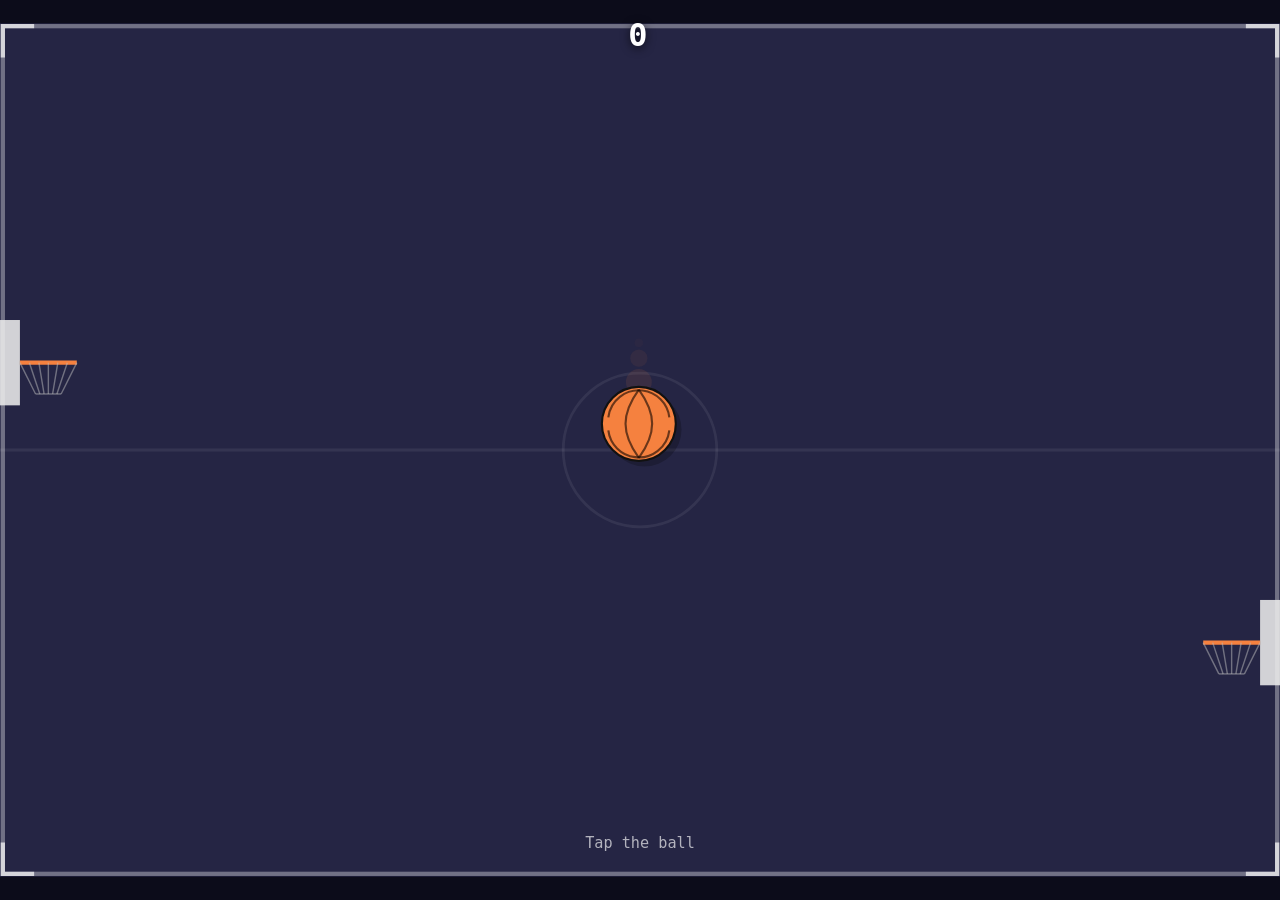
==== basketball.html @ 8d6042b8 "Add basketball game HTML and JavaScript code" ====
<!DOCTYPE html>
<html lang="en">

<head>
  <meta charset="UTF-8">
  <meta name="viewport" content="width=device-width, initial-scale=1.0, user-scalable=no">
  <title>Basketball</title>
  <style>
    * {
      margin: 0;
      padding: 0;
      box-sizing: border-box;
    }

    body {
      overflow: hidden;
      background: #1a1a2e;
      user-select: none;
      -webkit-user-select: none;
    }

    canvas {
      display: block;
      touch-action: none;
    }

    #score {
      position: fixed;
      top: 16px;
      left: 50%;
      transform: translateX(-50%);
      color: #fff;
      font: bold 2rem monospace;
      pointer-events: none;
      text-shadow: 0 2px 10px rgba(0, 0, 0, 0.7);
      z-index: 10;
      letter-spacing: 4px;
      transition: transform 0.15s ease-out, color 0.3s ease;
    }

    #hint {
      position: fixed;
      bottom: 48px;
      left: 50%;
      transform: translateX(-50%);
      color: rgba(255, 255, 255, 0.65);
      font: 0.95rem monospace;
      pointer-events: none;
      z-index: 10;
      white-space: nowrap;
    }
  </style>
</head>

<body>
  <canvas id="c"></canvas>
  <div id="score">0</div>
  <div id="hint">Tap the ball</div>
  <script>
    'use strict';
    const canvas = document.getElementById('c');
    const ctx = canvas.getContext('2d');
    const scoreEl = document.getElementById('score');
    const hintEl = document.getElementById('hint');

    // --- Audio ---
    let audioCtx = null;
    function getAC() {
      if (!audioCtx) audioCtx = new (window.AudioContext || window.webkitAudioContext)();
      if (audioCtx.state === 'suspended') audioCtx.resume();
      return audioCtx;
    }
    function playScore() {
      const ac = getAC();
      [523, 659, 784, 1047].forEach((freq, i) => {
        const osc = ac.createOscillator(), gain = ac.createGain();
        osc.connect(gain); gain.connect(ac.destination);
        osc.type = 'sine';
        osc.frequency.value = freq;
        const t0 = ac.currentTime + i * 0.07;
        gain.gain.setValueAtTime(0, t0);
        gain.gain.linearRampToValueAtTime(0.2, t0 + 0.02);
        gain.gain.exponentialRampToValueAtTime(0.001, t0 + 0.5);
        osc.start(t0); osc.stop(t0 + 0.55);
      });
    }
    function playBounce(speed) {
      const ac = getAC();
      const osc = ac.createOscillator(), gain = ac.createGain();
      osc.connect(gain); gain.connect(ac.destination);
      osc.type = 'sine';
      osc.frequency.value = 120 + speed * 8;
      const vol = Math.min(0.25, speed * 0.025);
      gain.gain.setValueAtTime(vol, ac.currentTime);
      gain.gain.exponentialRampToValueAtTime(0.001, ac.currentTime + 0.12);
      osc.start(ac.currentTime); osc.stop(ac.currentTime + 0.14);
    }

    // --- Layout / scaling (logical units) ---
    const BASE_W = 900;
    const BASE_H = 600;
    let scale = 1;
    let dpr = window.devicePixelRatio || 1;
    let offsetX = 0, offsetY = 0;

    // --- Constants (logical units) ---
    const BALL_R = 26;
    const GRAVITY = 0.09;
    const DAMPING = 0.998;
    const RESTITUTION = 0.78;
    const ZONE_R = 115;
    const IMPULSE = 4;
    const MAX_SPEED = 7;
    const TRAIL_LEN = 6;
    const HOOP_BW = 14;
    const RIM_LEN = 40;
    const HOOP_H = 60;
    const SCORE_W = HOOP_BW + RIM_LEN;

    // --- Screen shake ---
    let shakeMag = 0;
    function triggerShake(mag) { shakeMag = Math.max(shakeMag, mag); }

    // --- Particles ---
    let particles = [];
    function spawnParticles(x, y, vxBias, vyBias, count, rgb) {
      for (let i = 0; i < count; i++) {
        const angle = Math.random() * Math.PI * 2;
        const spd = 1 + Math.random() * 3.5;
        particles.push({
          x, y,
          vx: vxBias + Math.cos(angle) * spd,
          vy: vyBias + Math.sin(angle) * spd,
          life: 1,
          decay: 0.035 + Math.random() * 0.04,
          r: 2 + Math.random() * 3.5,
          rgb
        });
      }
    }
    // Ring-burst on tap: expanding circle that fades
    let tapRings = [];
    function spawnTapRing(x, y) {
      tapRings.push({ x, y, r: BALL_R, life: 1 });
    }

    // --- Score effects ---
    let scoreRings = [];
    let scoreFlash = 0;
    function triggerScoreEffects(hx, hy) {
      spawnParticles(hx, hy, 0, -5, 24, '255,215,0');
      spawnParticles(hx, hy, 0, 0, 16, '255,255,255');
      for (let i = 0; i < 4; i++) scoreRings.push({ x: hx, y: hy, r: 12 + i * 10, life: 1, spd: 2.5 + i * 0.7 });
      scoreFlash = 1;
      triggerShake(7);
      scoreEl.style.transform = 'translateX(-50%) scale(2.2)';
      scoreEl.style.color = '#ffd700';
      setTimeout(() => { scoreEl.style.transform = 'translateX(-50%) scale(1)'; scoreEl.style.color = '#fff'; }, 380);
    }

    // --- Drag ---
    const DRAG_MAX = 140;    // logical px for full power
    const DRAG_WINDOW = 550; // ms before auto-fire
    let drag = { active: false, tid: null };

    function fireDrag() {
      if (!drag.active) return;
      drag.active = false;
      if (drag.tid) { clearTimeout(drag.tid); drag.tid = null; }
      const ddx = ptr.x - drag.startX, ddy = ptr.y - drag.startY;
      const dist = Math.hypot(ddx, ddy);
      if (dist < 5) return;
      const t = Math.min(dist / DRAG_MAX, 1);
      const nx = ddx / dist, ny = ddy / dist;
      ball.vx += nx * IMPULSE * (0.4 + t * 1.6);
      ball.vy += ny * IMPULSE * (0.4 + t * 1.6);
      const spd = Math.hypot(ball.vx, ball.vy);
      if (spd > MAX_SPEED) { ball.vx = ball.vx / spd * MAX_SPEED; ball.vy = ball.vy / spd * MAX_SPEED; }
      zoneFlash = 80;
      triggerShake(1.5 + t * 3);
      spawnTapRing(ball.x, ball.y);
      spawnParticles(ball.x, ball.y, nx * 2, ny * 2, 8 + Math.round(t * 6), '255,200,100');
    }

    // --- State ---
    let W = 0, H = 0, score = 0;
    let ball, trail = [];
    let hoopL, hoopR;
    let ptr = { x: -999, y: -999, on: false };
    let zoneFlash = 0;
    const hintT0 = performance.now();
    let hintGone = false;

    // --- Setup ---
    function resize() {
      const cssW = window.innerWidth;
      const cssH = window.innerHeight;
      dpr = window.devicePixelRatio || 1;
      canvas.style.width = cssW + 'px';
      canvas.style.height = cssH + 'px';
      canvas.width = Math.round(cssW * dpr);
      canvas.height = Math.round(cssH * dpr);
      scale = Math.min(cssW / BASE_W, cssH / BASE_H) || 1;
      offsetX = (cssW - BASE_W * scale) / 2;
      offsetY = (cssH - BASE_H * scale) / 2;
      W = BASE_W;
      H = BASE_H;
    }
    window.addEventListener('resize', resize);

    function rndHoopY() { return 80 + Math.random() * (H - 220); }
    function placeHoops() { hoopL = { y: rndHoopY() }; hoopR = { y: rndHoopY() }; }
    function spawnBall() {
      trail = [];
      ball = { x: W * 0.25 + Math.random() * W * 0.5, y: 55, vx: 0, vy: 0 };
    }

    // --- Pointer events ---
    function toLogical(cx, cy) {
      return { x: (cx - offsetX) / scale, y: (cy - offsetY) / scale };
    }

    canvas.addEventListener('pointermove', e => { const p = toLogical(e.clientX, e.clientY); ptr.x = p.x; ptr.y = p.y; ptr.on = true; });
    canvas.addEventListener('pointerleave', () => { ptr.on = false; if (drag.active) fireDrag(); });
    canvas.addEventListener('pointerenter', () => { ptr.on = true; });
    canvas.addEventListener('pointerdown', e => {
      e.preventDefault();
      const p0 = toLogical(e.clientX, e.clientY); ptr.x = p0.x; ptr.y = p0.y; ptr.on = true;
      getAC();
      const d = Math.hypot(ball.x - ptr.x, ball.y - ptr.y);
      if (d <= ZONE_R) {
        drag.active = true;
        drag.startX = ptr.x;
        drag.startY = ptr.y;
        if (drag.tid) clearTimeout(drag.tid);
        drag.tid = setTimeout(fireDrag, DRAG_WINDOW);
        zoneFlash = 80;
      }
    }, { passive: false });
    canvas.addEventListener('pointerup', () => { if (drag.active) fireDrag(); });
    canvas.addEventListener('pointercancel', () => { drag.active = false; if (drag.tid) { clearTimeout(drag.tid); drag.tid = null; } });

    // --- Scoring check ---
    function inHoop(hoop, left) {
      if (ball.y < hoop.y - HOOP_H / 2 || ball.y > hoop.y + HOOP_H / 2) return false;
      return left ? ball.x <= SCORE_W : ball.x >= W - SCORE_W;
    }

    // --- Update ---
    function update(ts, dt) {
      const f = Math.min(dt, 50) / 16.667; // frame-rate normaliser

      // Physics step
      ball.vy += GRAVITY * f;
      ball.vx *= Math.pow(DAMPING, f); ball.vy *= Math.pow(DAMPING, f);
      ball.x += ball.vx * f; ball.y += ball.vy * f;

      // Wall bounces
      if (ball.x - BALL_R < 0) {
        ball.x = BALL_R; const spd = Math.abs(ball.vx); ball.vx = spd * RESTITUTION;
        if (spd > 1) { triggerShake(spd * 0.6); spawnParticles(BALL_R, ball.y, spd * 0.4, 0, 10, '245,129,63'); playBounce(spd); }
      }
      if (ball.x + BALL_R > W) {
        ball.x = W - BALL_R; const spd = Math.abs(ball.vx); ball.vx = -spd * RESTITUTION;
        if (spd > 1) { triggerShake(spd * 0.6); spawnParticles(W - BALL_R, ball.y, -spd * 0.4, 0, 10, '245,129,63'); playBounce(spd); }
      }
      if (ball.y + BALL_R > H) {
        ball.y = H - BALL_R; const spd = Math.abs(ball.vy); ball.vy = -spd * RESTITUTION;
        if (spd > 1) { triggerShake(spd * 0.8); spawnParticles(ball.x, H - BALL_R, 0, -spd * 0.5, 12, '245,129,63'); playBounce(spd); }
      }

      // Trail
      trail.push({ x: ball.x, y: ball.y });
      if (trail.length > TRAIL_LEN) trail.shift();

      // Particles
      for (let i = particles.length - 1; i >= 0; i--) {
        const p = particles[i];
        p.x += p.vx * f; p.y += p.vy * f;
        p.vy += GRAVITY * 0.4 * f;
        p.life -= p.decay * f;
        if (p.life <= 0) particles.splice(i, 1);
      }
      for (let i = tapRings.length - 1; i >= 0; i--) {
        const tr = tapRings[i];
        tr.r += 3 * f; tr.life -= 0.06 * f;
        if (tr.life <= 0) tapRings.splice(i, 1);
      }
      for (let i = scoreRings.length - 1; i >= 0; i--) {
        const sr = scoreRings[i];
        sr.r += sr.spd * f; sr.life -= 0.018 * f;
        if (sr.life <= 0) scoreRings.splice(i, 1);
      }
      if (scoreFlash > 0) { scoreFlash = Math.max(0, scoreFlash - 0.045 * f); }

      // Shake decay
      shakeMag *= Math.pow(0.78, f);
      if (shakeMag < 0.05) shakeMag = 0;

      // Scoring
      let scoredHoop = null, scoredLeft = false;
      if (Math.hypot(ball.vx, ball.vy) > 1) {
        if (inHoop(hoopL, true))       { scoredHoop = hoopL; scoredLeft = true; }
        else if (inHoop(hoopR, false)) { scoredHoop = hoopR; scoredLeft = false; }
      }
      if (scoredHoop) {
        score++;
        scoreEl.textContent = score;
        playScore();
        triggerScoreEffects(scoredLeft ? SCORE_W : W - SCORE_W, scoredHoop.y);
        placeHoops();
        spawnBall();
        return;
      }

      // Zone flash countdown
      if (zoneFlash > 0) zoneFlash -= dt;

      // Hint fade-out after 3 s
      if (!hintGone) {
        const el = ts - hintT0;
        if (el > 3000) {
          const a = Math.max(0, 1 - (el - 3000) / 500);
          hintEl.style.opacity = a;
          if (a <= 0) { hintGone = true; hintEl.style.display = 'none'; }
        }
      }
    }

    // --- Draw: court ---
    function drawCourt() {
      ctx.save();
      // Light court interior — contrasts with the dark letterbox outside
      ctx.fillStyle = '#252544';
      ctx.fillRect(0, 0, W, H);
      ctx.strokeStyle = 'rgba(255,255,255,0.35)';
      ctx.lineWidth = 3;
      ctx.strokeRect(2, 2, W - 4, H - 4);
      const corner = 22;
      ctx.strokeStyle = 'rgba(255,255,255,0.70)';
      ctx.lineWidth = 3;
      for (const [cx, cy, sx, sy] of [[2,2,1,1],[W-2,2,-1,1],[2,H-2,1,-1],[W-2,H-2,-1,-1]]) {
        ctx.beginPath(); ctx.moveTo(cx + sx*corner, cy); ctx.lineTo(cx, cy); ctx.lineTo(cx, cy + sy*corner); ctx.stroke();
      }
      ctx.strokeStyle = 'rgba(255,255,255,0.07)';
      ctx.lineWidth = 2;
      ctx.beginPath(); ctx.moveTo(0, H / 2); ctx.lineTo(W, H / 2); ctx.stroke();
      ctx.beginPath(); ctx.arc(W / 2, H / 2, Math.min(W, H) * 0.09, 0, Math.PI * 2); ctx.stroke();
      ctx.restore();
    }

    // --- Draw: hoop ---
    function drawHoop(hoop, left) {
      const sign = left ? 1 : -1;
      const bx = left ? 0 : W - HOOP_BW;
      const by = hoop.y - HOOP_H / 2;
      ctx.fillStyle = 'rgba(235,235,235,0.88)';
      ctx.fillRect(bx, by, HOOP_BW, HOOP_H);
      const rx0 = left ? HOOP_BW : W - HOOP_BW;
      const rx1 = rx0 + sign * RIM_LEN;
      ctx.strokeStyle = '#f5813f'; ctx.lineWidth = 3;
      ctx.beginPath(); ctx.moveTo(rx0, hoop.y); ctx.lineTo(rx1, hoop.y); ctx.stroke();
      ctx.strokeStyle = 'rgba(190,190,190,0.5)'; ctx.lineWidth = 1;
      const netBot = hoop.y + 22;
      const mid = (rx0 + rx1) / 2;
      const N = 7;
      for (let i = 0; i < N; i++) {
        const tx = rx0 + (rx1 - rx0) / (N - 1) * i;
        const bxn = mid + (tx - mid) * 0.45;
        ctx.beginPath(); ctx.moveTo(tx, hoop.y); ctx.lineTo(bxn, netBot); ctx.stroke();
      }
      const nL = mid + (rx0 - mid) * 0.45;
      const nR = mid + (rx1 - mid) * 0.45;
      ctx.beginPath(); ctx.moveTo(Math.min(nL, nR), netBot); ctx.lineTo(Math.max(nL, nR), netBot); ctx.stroke();
    }

    // --- Draw: particles & rings ---
    function drawParticles() {
      for (const p of particles) {
        ctx.beginPath();
        ctx.arc(p.x, p.y, p.r * p.life, 0, Math.PI * 2);
        ctx.fillStyle = `rgba(${p.rgb},${p.life.toFixed(2)})`;
        ctx.fill();
      }
      for (const tr of tapRings) {
        ctx.beginPath();
        ctx.arc(tr.x, tr.y, tr.r, 0, Math.PI * 2);
        ctx.strokeStyle = `rgba(255,220,120,${tr.life.toFixed(2)})`;
        ctx.lineWidth = 2;
        ctx.stroke();
      }
    }

    // --- Draw: trail ---
    function drawTrail() {
      for (let i = 0; i < trail.length - 1; i++) {
        const t = (i + 1) / trail.length;
        ctx.beginPath();
        ctx.arc(trail[i].x, trail[i].y, BALL_R * t * 0.7, 0, Math.PI * 2);
        ctx.fillStyle = `rgba(245,129,63,${(t * 0.2).toFixed(2)})`;
        ctx.fill();
      }
    }

    // --- Draw: ball ---
    function drawBall() {
      ctx.beginPath(); ctx.arc(ball.x + 4, ball.y + 4, BALL_R, 0, Math.PI * 2);
      ctx.fillStyle = 'rgba(0,0,0,0.22)'; ctx.fill();
      ctx.beginPath(); ctx.arc(ball.x, ball.y, BALL_R, 0, Math.PI * 2);
      ctx.fillStyle = '#f5813f'; ctx.fill();
      ctx.strokeStyle = '#111'; ctx.lineWidth = 1.5; ctx.stroke();
      ctx.strokeStyle = 'rgba(15,6,0,0.6)'; ctx.lineWidth = 1.5;
      const r = BALL_R - 2;
      ctx.beginPath(); ctx.arc(ball.x, ball.y + 2, r * 0.9, 0.12, Math.PI - 0.12); ctx.stroke();
      ctx.beginPath(); ctx.arc(ball.x, ball.y - 2, r * 0.9, Math.PI + 0.12, -0.12); ctx.stroke();
      ctx.beginPath();
      ctx.moveTo(ball.x, ball.y - r);
      ctx.bezierCurveTo(ball.x - r * 0.52, ball.y - r * 0.28, ball.x - r * 0.52, ball.y + r * 0.28, ball.x, ball.y + r);
      ctx.stroke();
      ctx.beginPath();
      ctx.moveTo(ball.x, ball.y - r);
      ctx.bezierCurveTo(ball.x + r * 0.52, ball.y - r * 0.28, ball.x + r * 0.52, ball.y + r * 0.28, ball.x, ball.y + r);
      ctx.stroke();
    }

    // --- Draw: zone indicator (cursor dot + tap flash) ---
    function drawZone() {
      if (!ptr.on) return;
      const fl = zoneFlash > 0;
      ctx.beginPath(); ctx.arc(ptr.x, ptr.y, ZONE_R, 0, Math.PI * 2);
      ctx.strokeStyle = fl ? 'rgba(255,255,255,0.9)' : 'rgba(255,255,255,0.32)';
      ctx.lineWidth = fl ? 2 : 1.5; ctx.stroke();
      ctx.beginPath(); ctx.arc(ptr.x, ptr.y, 4, 0, Math.PI * 2);
      ctx.fillStyle = fl ? '#fff' : 'rgba(255,255,255,0.55)'; ctx.fill();
    }

    // --- Draw: score effects (top layer) ---
    function drawScoreEffects() {
      if (scoreFlash > 0) {
        ctx.fillStyle = `rgba(255,235,160,${(scoreFlash * 0.5).toFixed(2)})`;
        ctx.fillRect(0, 0, W, H);
      }
      for (const sr of scoreRings) {
        ctx.beginPath(); ctx.arc(sr.x, sr.y, sr.r, 0, Math.PI * 2);
        ctx.strokeStyle = `rgba(255,215,0,${sr.life.toFixed(2)})`;
        ctx.lineWidth = 3.5 * sr.life; ctx.stroke();
      }
    }

    // --- Draw: drag arrow ---
    function drawDrag() {
      if (!drag.active || !ptr.on) return;
      const ddx = ptr.x - drag.startX, ddy = ptr.y - drag.startY;
      const dist = Math.hypot(ddx, ddy);
      if (dist < 5) return;
      const t = Math.min(dist / DRAG_MAX, 1);
      const alpha = 0.4 + t * 0.55;
      const angle = Math.atan2(ddy, ddx);
      ctx.save();
      // Dashed shaft from ball to pointer
      ctx.setLineDash([7, 5]);
      ctx.strokeStyle = `rgba(255,220,90,${alpha})`;
      ctx.lineWidth = 2.5;
      ctx.beginPath(); ctx.moveTo(drag.startX, drag.startY); ctx.lineTo(ptr.x, ptr.y); ctx.stroke();
      ctx.setLineDash([]);
      // Arrowhead
      const aLen = 10 + t * 8;
      ctx.fillStyle = `rgba(255,220,90,${alpha + 0.1})`;
      ctx.beginPath();
      ctx.moveTo(ptr.x, ptr.y);
      ctx.lineTo(ptr.x - Math.cos(angle - 0.42) * aLen, ptr.y - Math.sin(angle - 0.42) * aLen);
      ctx.lineTo(ptr.x - Math.cos(angle + 0.42) * aLen, ptr.y - Math.sin(angle + 0.42) * aLen);
      ctx.closePath(); ctx.fill();
      // Power dots along shaft
      const steps = Math.round(t * 4);
      for (let i = 1; i <= steps; i++) {
        const px = drag.startX + (ddx / dist) * (dist * i / (steps + 1));
        const py = drag.startY + (ddy / dist) * (dist * i / (steps + 1));
        ctx.beginPath(); ctx.arc(px, py, 2.5, 0, Math.PI * 2);
        ctx.fillStyle = `rgba(255,240,160,${(i / steps) * alpha})`;
        ctx.fill();
      }
      ctx.restore();
    }

    // --- Main loop ---
    let prevTs = 0;
    function loop(ts) {
      const dt = ts - prevTs; prevTs = ts;
      update(ts, Math.min(dt, 50));

      // Screen shake offset
      const sx = shakeMag > 0 ? (Math.random() - 0.5) * shakeMag * 2 : 0;
      const sy = shakeMag > 0 ? (Math.random() - 0.5) * shakeMag * 2 : 0;

      ctx.setTransform(1, 0, 0, 1, 0, 0);
      ctx.fillStyle = '#0c0c1a';  // darker outer letterbox
      ctx.fillRect(0, 0, canvas.width, canvas.height);
      ctx.setTransform(scale * dpr, 0, 0, scale * dpr, (offsetX + sx) * dpr, (offsetY + sy) * dpr);

      drawCourt();
      drawHoop(hoopL, true);
      drawHoop(hoopR, false);
      drawParticles();
      drawTrail();
      drawBall();
      drawDrag();
      drawZone();            // cursor dot + tap flash
      drawScoreEffects();    // top layer: golden rings + screen flash
      requestAnimationFrame(loop);
    }

    resize();
    placeHoops();
    spawnBall();
    requestAnimationFrame(loop);
  </script>
</body>

</html>
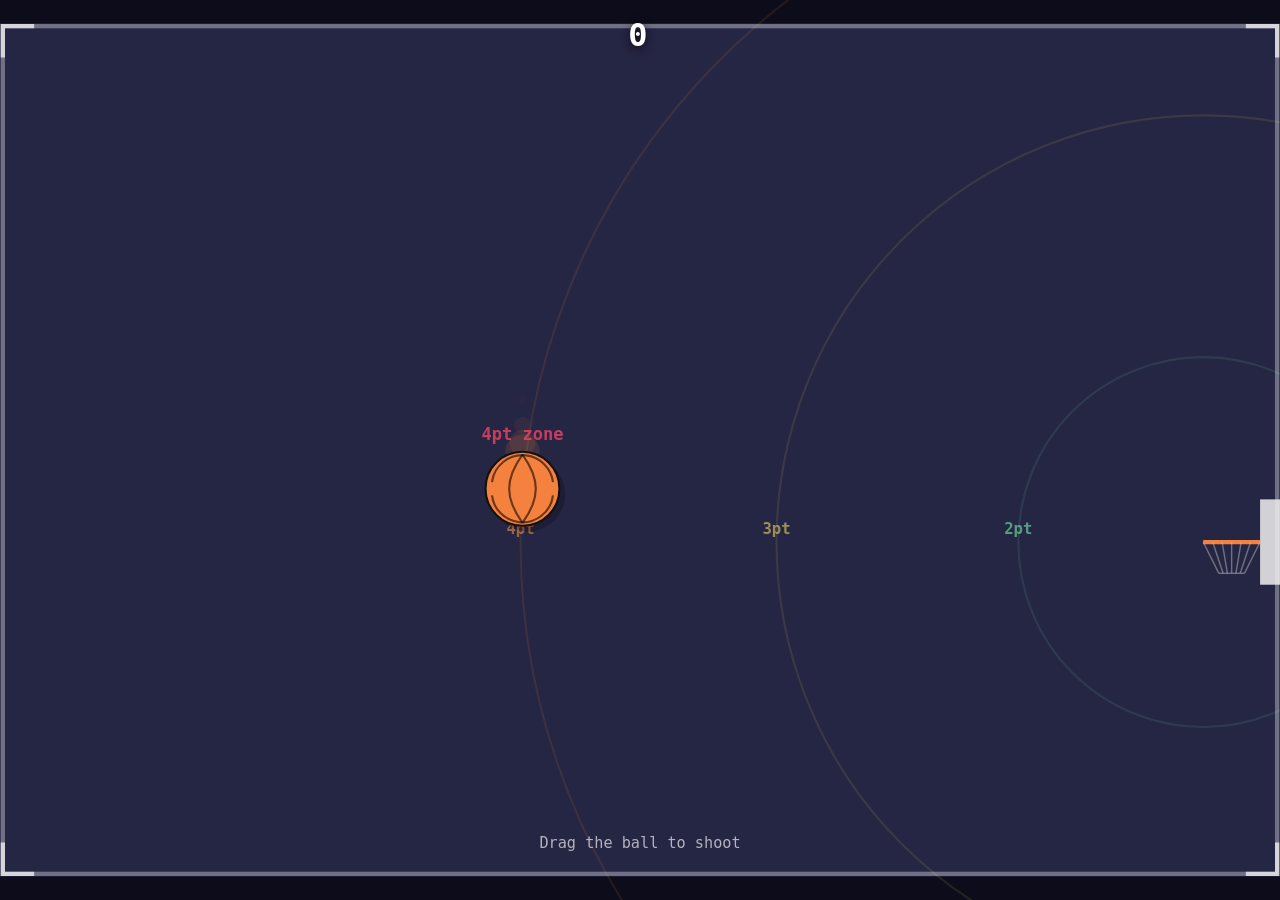
==== commit 5479c4a1: "shhh" ====
--- a/basketball.html
+++ b/basketball.html
@@ -1,67 +1,44 @@
 <!DOCTYPE html>
 <html lang="en">
-
 <head>
   <meta charset="UTF-8">
   <meta name="viewport" content="width=device-width, initial-scale=1.0, user-scalable=no">
   <title>Basketball</title>
   <style>
-    * {
-      margin: 0;
-      padding: 0;
-      box-sizing: border-box;
-    }
-
-    body {
-      overflow: hidden;
-      background: #1a1a2e;
-      user-select: none;
-      -webkit-user-select: none;
-    }
-
-    canvas {
-      display: block;
-      touch-action: none;
-    }
-
+    * { margin: 0; padding: 0; box-sizing: border-box; }
+    body { overflow: hidden; background: #1a1a2e; user-select: none; -webkit-user-select: none; }
+    canvas { display: block; touch-action: none; }
     #score {
-      position: fixed;
-      top: 16px;
-      left: 50%;
-      transform: translateX(-50%);
-      color: #fff;
-      font: bold 2rem monospace;
-      pointer-events: none;
-      text-shadow: 0 2px 10px rgba(0, 0, 0, 0.7);
-      z-index: 10;
-      letter-spacing: 4px;
-      transition: transform 0.15s ease-out, color 0.3s ease;
-    }
-
+      position: fixed; top: 16px; left: 50%; transform: translateX(-50%);
+      color: #fff; font: bold 2rem monospace; pointer-events: none;
+      text-shadow: 0 2px 10px rgba(0,0,0,0.7); z-index: 10;
+      letter-spacing: 4px; transition: transform 0.15s ease-out, color 0.3s ease;
+    }
+    #streak {
+      position: fixed; top: 60px; left: 50%; transform: translateX(-50%);
+      color: #ffd700; font: bold 1.1rem monospace; pointer-events: none;
+      z-index: 10; opacity: 0; transition: opacity 0.4s;
+      letter-spacing: 2px;
+    }
     #hint {
-      position: fixed;
-      bottom: 48px;
-      left: 50%;
-      transform: translateX(-50%);
-      color: rgba(255, 255, 255, 0.65);
-      font: 0.95rem monospace;
-      pointer-events: none;
-      z-index: 10;
-      white-space: nowrap;
+      position: fixed; bottom: 48px; left: 50%; transform: translateX(-50%);
+      color: rgba(255,255,255,0.65); font: 0.95rem monospace;
+      pointer-events: none; z-index: 10; white-space: nowrap;
     }
   </style>
 </head>
-
 <body>
   <canvas id="c"></canvas>
   <div id="score">0</div>
-  <div id="hint">Tap the ball</div>
+  <div id="streak"></div>
+  <div id="hint">Drag the ball to shoot</div>
   <script>
     'use strict';
     const canvas = document.getElementById('c');
     const ctx = canvas.getContext('2d');
     const scoreEl = document.getElementById('score');
-    const hintEl = document.getElementById('hint');
+    const streakEl = document.getElementById('streak');
+    const hintEl  = document.getElementById('hint');
 
     // --- Audio ---
     let audioCtx = null;
@@ -70,16 +47,17 @@
       if (audioCtx.state === 'suspended') audioCtx.resume();
       return audioCtx;
     }
-    function playScore() {
+    function playScore(pts) {
       const ac = getAC();
-      [523, 659, 784, 1047].forEach((freq, i) => {
+      const freqSets = [[523,659],[523,659,784],[523,659,784,1047],[392,523,659,784,1047,1319]];
+      const freqs = freqSets[Math.min(pts-1, 3)];
+      freqs.forEach((freq, i) => {
         const osc = ac.createOscillator(), gain = ac.createGain();
         osc.connect(gain); gain.connect(ac.destination);
-        osc.type = 'sine';
-        osc.frequency.value = freq;
+        osc.type = 'sine'; osc.frequency.value = freq;
         const t0 = ac.currentTime + i * 0.07;
         gain.gain.setValueAtTime(0, t0);
-        gain.gain.linearRampToValueAtTime(0.2, t0 + 0.02);
+        gain.gain.linearRampToValueAtTime(0.22, t0 + 0.02);
         gain.gain.exponentialRampToValueAtTime(0.001, t0 + 0.5);
         osc.start(t0); osc.stop(t0 + 0.55);
       });
@@ -88,34 +66,30 @@
       const ac = getAC();
       const osc = ac.createOscillator(), gain = ac.createGain();
       osc.connect(gain); gain.connect(ac.destination);
-      osc.type = 'sine';
-      osc.frequency.value = 120 + speed * 8;
+      osc.type = 'sine'; osc.frequency.value = 120 + speed * 8;
       const vol = Math.min(0.25, speed * 0.025);
       gain.gain.setValueAtTime(vol, ac.currentTime);
       gain.gain.exponentialRampToValueAtTime(0.001, ac.currentTime + 0.12);
       osc.start(ac.currentTime); osc.stop(ac.currentTime + 0.14);
     }
 
-    // --- Layout / scaling (logical units) ---
-    const BASE_W = 900;
-    const BASE_H = 600;
-    let scale = 1;
-    let dpr = window.devicePixelRatio || 1;
-    let offsetX = 0, offsetY = 0;
-
-    // --- Constants (logical units) ---
-    const BALL_R = 26;
-    const GRAVITY = 0.09;
-    const DAMPING = 0.998;
-    const RESTITUTION = 0.78;
-    const ZONE_R = 115;
-    const IMPULSE = 4;
-    const MAX_SPEED = 7;
-    const TRAIL_LEN = 6;
-    const HOOP_BW = 14;
-    const RIM_LEN = 40;
-    const HOOP_H = 60;
+    // --- Layout ---
+    const BASE_W = 900, BASE_H = 600;
+    let scale = 1, dpr = window.devicePixelRatio || 1, offsetX = 0, offsetY = 0;
+
+    // --- Constants ---
+    const BALL_R = 26, GRAVITY = 0.09, DAMPING = 0.998, RESTITUTION = 0.78;
+    const ZONE_R = 115, IMPULSE = 4, MAX_SPEED = 7, TRAIL_LEN = 6;
+    const HOOP_BW = 14, RIM_LEN = 40, HOOP_H = 60;
     const SCORE_W = HOOP_BW + RIM_LEN;
+
+    // Distance tiers — measured from ball's last-hit position to the rim opening
+    const PT_TIERS = [
+      { maxDist: 130, pts: 1, label: '+1', color: '#7fffb0' },
+      { maxDist: 300, pts: 2, label: '+2', color: '#ffe566' },
+      { maxDist: 480, pts: 3, label: '+3', color: '#ff9a3c' },
+      { maxDist: Infinity, pts: 4, label: '+4 BOMB!', color: '#ff4466' },
+    ];
 
     // --- Screen shake ---
     let shakeMag = 0;
@@ -125,43 +99,40 @@
     let particles = [];
     function spawnParticles(x, y, vxBias, vyBias, count, rgb) {
       for (let i = 0; i < count; i++) {
-        const angle = Math.random() * Math.PI * 2;
-        const spd = 1 + Math.random() * 3.5;
-        particles.push({
-          x, y,
-          vx: vxBias + Math.cos(angle) * spd,
-          vy: vyBias + Math.sin(angle) * spd,
-          life: 1,
-          decay: 0.035 + Math.random() * 0.04,
-          r: 2 + Math.random() * 3.5,
-          rgb
-        });
-      }
-    }
-    // Ring-burst on tap: expanding circle that fades
+        const angle = Math.random() * Math.PI * 2, spd = 1 + Math.random() * 3.5;
+        particles.push({ x, y, vx: vxBias + Math.cos(angle)*spd, vy: vyBias + Math.sin(angle)*spd,
+          life: 1, decay: 0.035 + Math.random()*0.04, r: 2 + Math.random()*3.5, rgb });
+      }
+    }
     let tapRings = [];
-    function spawnTapRing(x, y) {
-      tapRings.push({ x, y, r: BALL_R, life: 1 });
-    }
-
-    // --- Score effects ---
-    let scoreRings = [];
-    let scoreFlash = 0;
-    function triggerScoreEffects(hx, hy) {
-      spawnParticles(hx, hy, 0, -5, 24, '255,215,0');
-      spawnParticles(hx, hy, 0, 0, 16, '255,255,255');
-      for (let i = 0; i < 4; i++) scoreRings.push({ x: hx, y: hy, r: 12 + i * 10, life: 1, spd: 2.5 + i * 0.7 });
-      scoreFlash = 1;
-      triggerShake(7);
+    function spawnTapRing(x, y) { tapRings.push({ x, y, r: BALL_R, life: 1 }); }
+
+    // --- Score popups ---
+    let scorePopups = [];
+    function spawnScorePopup(x, y, tier) {
+      scorePopups.push({ x, y, label: tier.label, color: tier.color, pts: tier.pts, life: 1, vy: -1.8 });
+    }
+
+    // --- Score rings ---
+    let scoreRings = [], scoreFlash = 0;
+    function triggerScoreEffects(hx, hy, tier) {
+      const count = 16 + tier.pts * 10;
+      spawnParticles(hx, hy, 0, -5, count, '255,215,0');
+      spawnParticles(hx, hy, 0, 0, Math.round(count/2), '255,255,255');
+      for (let i = 0; i < tier.pts + 2; i++)
+        scoreRings.push({ x: hx, y: hy, r: 12 + i*10, life: 1, spd: 2.5 + i*0.7 });
+      scoreFlash = Math.min(1, 0.2 * tier.pts);
+      triggerShake(5 + tier.pts * 2.5);
+      spawnScorePopup(hx, hy - 40, tier);
       scoreEl.style.transform = 'translateX(-50%) scale(2.2)';
-      scoreEl.style.color = '#ffd700';
+      scoreEl.style.color = tier.color;
       setTimeout(() => { scoreEl.style.transform = 'translateX(-50%) scale(1)'; scoreEl.style.color = '#fff'; }, 380);
     }
 
     // --- Drag ---
-    const DRAG_MAX = 140;    // logical px for full power
-    const DRAG_WINDOW = 550; // ms before auto-fire
+    const DRAG_MAX = 140, DRAG_WINDOW = 550;
     let drag = { active: false, tid: null };
+    let lastHitX = -1, lastHitY = -1;
 
     function fireDrag() {
       if (!drag.active) return;
@@ -170,87 +141,108 @@
       const ddx = ptr.x - drag.startX, ddy = ptr.y - drag.startY;
       const dist = Math.hypot(ddx, ddy);
       if (dist < 5) return;
+      lastHitX = ball.x; lastHitY = ball.y;
       const t = Math.min(dist / DRAG_MAX, 1);
-      const nx = ddx / dist, ny = ddy / dist;
-      ball.vx += nx * IMPULSE * (0.4 + t * 1.6);
-      ball.vy += ny * IMPULSE * (0.4 + t * 1.6);
+      const nx = ddx/dist, ny = ddy/dist;
+      ball.vx += nx * IMPULSE * (0.4 + t*1.6);
+      ball.vy += ny * IMPULSE * (0.4 + t*1.6);
       const spd = Math.hypot(ball.vx, ball.vy);
-      if (spd > MAX_SPEED) { ball.vx = ball.vx / spd * MAX_SPEED; ball.vy = ball.vy / spd * MAX_SPEED; }
+      if (spd > MAX_SPEED) { ball.vx = ball.vx/spd*MAX_SPEED; ball.vy = ball.vy/spd*MAX_SPEED; }
       zoneFlash = 80;
-      triggerShake(1.5 + t * 3);
+      triggerShake(1.5 + t*3);
       spawnTapRing(ball.x, ball.y);
-      spawnParticles(ball.x, ball.y, nx * 2, ny * 2, 8 + Math.round(t * 6), '255,200,100');
+      spawnParticles(ball.x, ball.y, nx*2, ny*2, 8 + Math.round(t*6), '255,200,100');
     }
 
     // --- State ---
-    let W = 0, H = 0, score = 0;
+    let W = 0, H = 0, score = 0, streak = 0;
     let ball, trail = [];
-    let hoopL, hoopR;
+    let hoop; // { y, vy, side: 'left'|'right' }
     let ptr = { x: -999, y: -999, on: false };
     let zoneFlash = 0;
     const hintT0 = performance.now();
     let hintGone = false;
+    let streakHideTimer = null;
 
     // --- Setup ---
     function resize() {
-      const cssW = window.innerWidth;
-      const cssH = window.innerHeight;
+      const cssW = window.innerWidth, cssH = window.innerHeight;
       dpr = window.devicePixelRatio || 1;
-      canvas.style.width = cssW + 'px';
-      canvas.style.height = cssH + 'px';
-      canvas.width = Math.round(cssW * dpr);
-      canvas.height = Math.round(cssH * dpr);
-      scale = Math.min(cssW / BASE_W, cssH / BASE_H) || 1;
-      offsetX = (cssW - BASE_W * scale) / 2;
-      offsetY = (cssH - BASE_H * scale) / 2;
-      W = BASE_W;
-      H = BASE_H;
+      canvas.style.width = cssW+'px'; canvas.style.height = cssH+'px';
+      canvas.width = Math.round(cssW*dpr); canvas.height = Math.round(cssH*dpr);
+      scale = Math.min(cssW/BASE_W, cssH/BASE_H) || 1;
+      offsetX = (cssW - BASE_W*scale)/2; offsetY = (cssH - BASE_H*scale)/2;
+      W = BASE_W; H = BASE_H;
     }
     window.addEventListener('resize', resize);
 
-    function rndHoopY() { return 80 + Math.random() * (H - 220); }
-    function placeHoops() { hoopL = { y: rndHoopY() }; hoopR = { y: rndHoopY() }; }
+    function rndHoopY() { return 90 + Math.random() * (H - 230); }
+    function hoopSpeed() { return Math.min(0.28 + score * 0.018, 2.5); }
+    function placeHoop() {
+      const side = Math.random() < 0.5 ? 'left' : 'right';
+      const spd = hoopSpeed();
+      hoop = { y: rndHoopY(), side, vy: (Math.random() < 0.5 ? 1 : -1) * spd };
+    }
     function spawnBall() {
       trail = [];
-      ball = { x: W * 0.25 + Math.random() * W * 0.5, y: 55, vx: 0, vy: 0 };
+      // Spawn ball on the far side from the hoop
+      const cx = hoop.side === 'left' ? W * 0.55 + Math.random()*W*0.35
+                                       : W * 0.10 + Math.random()*W*0.35;
+      ball = { x: cx, y: 55, vx: 0, vy: 0 };
     }
 
     // --- Pointer events ---
-    function toLogical(cx, cy) {
-      return { x: (cx - offsetX) / scale, y: (cy - offsetY) / scale };
-    }
-
-    canvas.addEventListener('pointermove', e => { const p = toLogical(e.clientX, e.clientY); ptr.x = p.x; ptr.y = p.y; ptr.on = true; });
-    canvas.addEventListener('pointerleave', () => { ptr.on = false; if (drag.active) fireDrag(); });
-    canvas.addEventListener('pointerenter', () => { ptr.on = true; });
+    function toLogical(cx, cy) { return { x: (cx-offsetX)/scale, y: (cy-offsetY)/scale }; }
+
+    canvas.addEventListener('pointermove', e => {
+      const p = toLogical(e.clientX, e.clientY); ptr.x=p.x; ptr.y=p.y; ptr.on=true;
+    });
+    canvas.addEventListener('pointerleave', () => { ptr.on=false; if(drag.active) fireDrag(); });
+    canvas.addEventListener('pointerenter', () => { ptr.on=true; });
     canvas.addEventListener('pointerdown', e => {
       e.preventDefault();
-      const p0 = toLogical(e.clientX, e.clientY); ptr.x = p0.x; ptr.y = p0.y; ptr.on = true;
+      const p0 = toLogical(e.clientX, e.clientY); ptr.x=p0.x; ptr.y=p0.y; ptr.on=true;
       getAC();
-      const d = Math.hypot(ball.x - ptr.x, ball.y - ptr.y);
-      if (d <= ZONE_R) {
-        drag.active = true;
-        drag.startX = ptr.x;
-        drag.startY = ptr.y;
-        if (drag.tid) clearTimeout(drag.tid);
+      if (Math.hypot(ball.x-ptr.x, ball.y-ptr.y) <= ZONE_R) {
+        drag.active=true; drag.startX=ptr.x; drag.startY=ptr.y;
+        if(drag.tid) clearTimeout(drag.tid);
         drag.tid = setTimeout(fireDrag, DRAG_WINDOW);
-        zoneFlash = 80;
+        zoneFlash=80;
       }
     }, { passive: false });
-    canvas.addEventListener('pointerup', () => { if (drag.active) fireDrag(); });
-    canvas.addEventListener('pointercancel', () => { drag.active = false; if (drag.tid) { clearTimeout(drag.tid); drag.tid = null; } });
-
-    // --- Scoring check ---
-    function inHoop(hoop, left) {
-      if (ball.y < hoop.y - HOOP_H / 2 || ball.y > hoop.y + HOOP_H / 2) return false;
-      return left ? ball.x <= SCORE_W : ball.x >= W - SCORE_W;
+    canvas.addEventListener('pointerup',     () => { if(drag.active) fireDrag(); });
+    canvas.addEventListener('pointercancel', () => { drag.active=false; if(drag.tid){clearTimeout(drag.tid);drag.tid=null;} });
+
+    // --- Scoring ---
+    function inHoop() {
+      if (ball.y < hoop.y - HOOP_H/2 || ball.y > hoop.y + HOOP_H/2) return false;
+      return hoop.side === 'left' ? ball.x <= SCORE_W : ball.x >= W - SCORE_W;
+    }
+    function getTierForDist(dist) {
+      for (const t of PT_TIERS) { if (dist <= t.maxDist) return t; }
+      return PT_TIERS[PT_TIERS.length-1];
+    }
+    function calcTier() {
+      if (lastHitX < 0) return PT_TIERS[0];
+      const rimX = hoop.side === 'left' ? SCORE_W : W - SCORE_W;
+      return getTierForDist(Math.hypot(lastHitX - rimX, lastHitY - hoop.y));
+    }
+    function ballTier() {
+      const rimX = hoop.side === 'left' ? SCORE_W : W - SCORE_W;
+      return getTierForDist(Math.hypot(ball.x - rimX, ball.y - hoop.y));
     }
 
     // --- Update ---
     function update(ts, dt) {
-      const f = Math.min(dt, 50) / 16.667; // frame-rate normaliser
-
-      // Physics step
+      const f = Math.min(dt, 50) / 16.667;
+
+      // Move hoop
+      hoop.y += hoop.vy * f;
+      const mg = HOOP_H/2 + 10;
+      if (hoop.y < 70 + mg)    { hoop.y = 70 + mg;    hoop.vy =  Math.abs(hoop.vy); }
+      if (hoop.y > H - mg - 20){ hoop.y = H - mg - 20; hoop.vy = -Math.abs(hoop.vy); }
+
+      // Physics
       ball.vy += GRAVITY * f;
       ball.vx *= Math.pow(DAMPING, f); ball.vy *= Math.pow(DAMPING, f);
       ball.x += ball.vx * f; ball.y += ball.vy * f;
@@ -258,227 +250,242 @@
       // Wall bounces
       if (ball.x - BALL_R < 0) {
         ball.x = BALL_R; const spd = Math.abs(ball.vx); ball.vx = spd * RESTITUTION;
-        if (spd > 1) { triggerShake(spd * 0.6); spawnParticles(BALL_R, ball.y, spd * 0.4, 0, 10, '245,129,63'); playBounce(spd); }
+        if (spd > 1) { triggerShake(spd*0.6); spawnParticles(BALL_R,ball.y,spd*0.4,0,10,'245,129,63'); playBounce(spd); }
       }
       if (ball.x + BALL_R > W) {
         ball.x = W - BALL_R; const spd = Math.abs(ball.vx); ball.vx = -spd * RESTITUTION;
-        if (spd > 1) { triggerShake(spd * 0.6); spawnParticles(W - BALL_R, ball.y, -spd * 0.4, 0, 10, '245,129,63'); playBounce(spd); }
+        if (spd > 1) { triggerShake(spd*0.6); spawnParticles(W-BALL_R,ball.y,-spd*0.4,0,10,'245,129,63'); playBounce(spd); }
       }
       if (ball.y + BALL_R > H) {
         ball.y = H - BALL_R; const spd = Math.abs(ball.vy); ball.vy = -spd * RESTITUTION;
-        if (spd > 1) { triggerShake(spd * 0.8); spawnParticles(ball.x, H - BALL_R, 0, -spd * 0.5, 12, '245,129,63'); playBounce(spd); }
+        if (spd > 1) { triggerShake(spd*0.8); spawnParticles(ball.x,H-BALL_R,0,-spd*0.5,12,'245,129,63'); playBounce(spd); }
+        // Floor touch = miss, reset streak
+        if (spd > 2 && streak > 0) { streak = 0; }
       }
 
       // Trail
       trail.push({ x: ball.x, y: ball.y });
       if (trail.length > TRAIL_LEN) trail.shift();
 
-      // Particles
-      for (let i = particles.length - 1; i >= 0; i--) {
-        const p = particles[i];
-        p.x += p.vx * f; p.y += p.vy * f;
-        p.vy += GRAVITY * 0.4 * f;
-        p.life -= p.decay * f;
-        if (p.life <= 0) particles.splice(i, 1);
-      }
-      for (let i = tapRings.length - 1; i >= 0; i--) {
-        const tr = tapRings[i];
-        tr.r += 3 * f; tr.life -= 0.06 * f;
-        if (tr.life <= 0) tapRings.splice(i, 1);
-      }
-      for (let i = scoreRings.length - 1; i >= 0; i--) {
-        const sr = scoreRings[i];
-        sr.r += sr.spd * f; sr.life -= 0.018 * f;
-        if (sr.life <= 0) scoreRings.splice(i, 1);
-      }
-      if (scoreFlash > 0) { scoreFlash = Math.max(0, scoreFlash - 0.045 * f); }
-
-      // Shake decay
+      // Particles / rings / popups
+      for (let i=particles.length-1; i>=0; i--) {
+        const p=particles[i]; p.x+=p.vx*f; p.y+=p.vy*f; p.vy+=GRAVITY*0.4*f; p.life-=p.decay*f;
+        if(p.life<=0) particles.splice(i,1);
+      }
+      for (let i=tapRings.length-1; i>=0; i--) {
+        const tr=tapRings[i]; tr.r+=3*f; tr.life-=0.06*f;
+        if(tr.life<=0) tapRings.splice(i,1);
+      }
+      for (let i=scoreRings.length-1; i>=0; i--) {
+        const sr=scoreRings[i]; sr.r+=sr.spd*f; sr.life-=0.018*f;
+        if(sr.life<=0) scoreRings.splice(i,1);
+      }
+      for (let i=scorePopups.length-1; i>=0; i--) {
+        const sp=scorePopups[i]; sp.y+=sp.vy*f; sp.life-=0.02*f;
+        if(sp.life<=0) scorePopups.splice(i,1);
+      }
+      if(scoreFlash>0) scoreFlash=Math.max(0, scoreFlash-0.045*f);
       shakeMag *= Math.pow(0.78, f);
-      if (shakeMag < 0.05) shakeMag = 0;
+      if(shakeMag<0.05) shakeMag=0;
 
       // Scoring
-      let scoredHoop = null, scoredLeft = false;
-      if (Math.hypot(ball.vx, ball.vy) > 1) {
-        if (inHoop(hoopL, true))       { scoredHoop = hoopL; scoredLeft = true; }
-        else if (inHoop(hoopR, false)) { scoredHoop = hoopR; scoredLeft = false; }
-      }
-      if (scoredHoop) {
-        score++;
+      if (Math.hypot(ball.vx, ball.vy) > 1 && inHoop()) {
+        const tier = calcTier();
+        score += tier.pts;
+        streak++;
         scoreEl.textContent = score;
-        playScore();
-        triggerScoreEffects(scoredLeft ? SCORE_W : W - SCORE_W, scoredHoop.y);
-        placeHoops();
+        playScore(tier.pts);
+        const hx = hoop.side === 'left' ? SCORE_W : W - SCORE_W;
+        triggerScoreEffects(hx, hoop.y, tier);
+        if (streak >= 2) {
+          streakEl.textContent = `${streak}x STREAK`;
+          streakEl.style.opacity = '1';
+          if(streakHideTimer) clearTimeout(streakHideTimer);
+          streakHideTimer = setTimeout(() => { streakEl.style.opacity = '0'; }, 1800);
+        }
+        placeHoop();
         spawnBall();
         return;
       }
 
-      // Zone flash countdown
-      if (zoneFlash > 0) zoneFlash -= dt;
-
-      // Hint fade-out after 3 s
-      if (!hintGone) {
-        const el = ts - hintT0;
-        if (el > 3000) {
-          const a = Math.max(0, 1 - (el - 3000) / 500);
-          hintEl.style.opacity = a;
-          if (a <= 0) { hintGone = true; hintEl.style.display = 'none'; }
+      if(zoneFlash>0) zoneFlash-=dt;
+      if(!hintGone) {
+        const el=ts-hintT0;
+        if(el>3000) {
+          const a=Math.max(0,1-(el-3000)/500);
+          hintEl.style.opacity=a;
+          if(a<=0){hintGone=true;hintEl.style.display='none';}
         }
       }
     }
 
-    // --- Draw: court ---
+    // --- Draw: court + zone arcs ---
     function drawCourt() {
       ctx.save();
-      // Light court interior — contrasts with the dark letterbox outside
-      ctx.fillStyle = '#252544';
-      ctx.fillRect(0, 0, W, H);
-      ctx.strokeStyle = 'rgba(255,255,255,0.35)';
-      ctx.lineWidth = 3;
-      ctx.strokeRect(2, 2, W - 4, H - 4);
-      const corner = 22;
-      ctx.strokeStyle = 'rgba(255,255,255,0.70)';
-      ctx.lineWidth = 3;
-      for (const [cx, cy, sx, sy] of [[2,2,1,1],[W-2,2,-1,1],[2,H-2,1,-1],[W-2,H-2,-1,-1]]) {
-        ctx.beginPath(); ctx.moveTo(cx + sx*corner, cy); ctx.lineTo(cx, cy); ctx.lineTo(cx, cy + sy*corner); ctx.stroke();
-      }
-      ctx.strokeStyle = 'rgba(255,255,255,0.07)';
-      ctx.lineWidth = 2;
-      ctx.beginPath(); ctx.moveTo(0, H / 2); ctx.lineTo(W, H / 2); ctx.stroke();
-      ctx.beginPath(); ctx.arc(W / 2, H / 2, Math.min(W, H) * 0.09, 0, Math.PI * 2); ctx.stroke();
+      ctx.fillStyle='#252544'; ctx.fillRect(0,0,W,H);
+      ctx.strokeStyle='rgba(255,255,255,0.35)'; ctx.lineWidth=3;
+      ctx.strokeRect(2,2,W-4,H-4);
+      const corner=22;
+      ctx.strokeStyle='rgba(255,255,255,0.70)'; ctx.lineWidth=3;
+      for (const [cx,cy,sx,sy] of [[2,2,1,1],[W-2,2,-1,1],[2,H-2,1,-1],[W-2,H-2,-1,-1]]) {
+        ctx.beginPath(); ctx.moveTo(cx+sx*corner,cy); ctx.lineTo(cx,cy); ctx.lineTo(cx,cy+sy*corner); ctx.stroke();
+      }
+      // Zone arcs from the active hoop rim
+      if (hoop) {
+        const rimX = hoop.side==='left' ? SCORE_W : W-SCORE_W;
+        const rimY = hoop.y;
+        const arcData = [
+          { d: PT_TIERS[0].maxDist, color: 'rgba(127,255,176,0.10)', lbl: '2pt' },
+          { d: PT_TIERS[1].maxDist, color: 'rgba(255,229,102,0.10)', lbl: '3pt' },
+          { d: PT_TIERS[2].maxDist, color: 'rgba(255,154,60,0.10)',  lbl: '4pt' },
+        ];
+        arcData.forEach(({ d, color, lbl }) => {
+          ctx.beginPath(); ctx.arc(rimX, rimY, d, 0, Math.PI*2);
+          ctx.strokeStyle=color; ctx.lineWidth=1.5; ctx.stroke();
+          // label at the arc on the open-court side
+          const lx = rimX + (hoop.side==='left' ? d : -d);
+          if (lx>10 && lx<W-10) {
+            ctx.font='bold 11px monospace'; ctx.textAlign='center';
+            ctx.fillStyle=color.replace('0.10','0.55');
+            ctx.fillText(lbl, lx, rimY-6);
+          }
+        });
+      }
       ctx.restore();
     }
 
     // --- Draw: hoop ---
-    function drawHoop(hoop, left) {
+    function drawHoop() {
+      const left = hoop.side==='left';
       const sign = left ? 1 : -1;
-      const bx = left ? 0 : W - HOOP_BW;
-      const by = hoop.y - HOOP_H / 2;
-      ctx.fillStyle = 'rgba(235,235,235,0.88)';
-      ctx.fillRect(bx, by, HOOP_BW, HOOP_H);
-      const rx0 = left ? HOOP_BW : W - HOOP_BW;
-      const rx1 = rx0 + sign * RIM_LEN;
-      ctx.strokeStyle = '#f5813f'; ctx.lineWidth = 3;
-      ctx.beginPath(); ctx.moveTo(rx0, hoop.y); ctx.lineTo(rx1, hoop.y); ctx.stroke();
-      ctx.strokeStyle = 'rgba(190,190,190,0.5)'; ctx.lineWidth = 1;
-      const netBot = hoop.y + 22;
-      const mid = (rx0 + rx1) / 2;
-      const N = 7;
-      for (let i = 0; i < N; i++) {
-        const tx = rx0 + (rx1 - rx0) / (N - 1) * i;
-        const bxn = mid + (tx - mid) * 0.45;
-        ctx.beginPath(); ctx.moveTo(tx, hoop.y); ctx.lineTo(bxn, netBot); ctx.stroke();
-      }
-      const nL = mid + (rx0 - mid) * 0.45;
-      const nR = mid + (rx1 - mid) * 0.45;
-      ctx.beginPath(); ctx.moveTo(Math.min(nL, nR), netBot); ctx.lineTo(Math.max(nL, nR), netBot); ctx.stroke();
-    }
-
-    // --- Draw: particles & rings ---
+      const bx = left ? 0 : W-HOOP_BW;
+      ctx.fillStyle='rgba(235,235,235,0.88)'; ctx.fillRect(bx, hoop.y-HOOP_H/2, HOOP_BW, HOOP_H);
+      const rx0 = left ? HOOP_BW : W-HOOP_BW;
+      const rx1 = rx0 + sign*RIM_LEN;
+      ctx.strokeStyle='#f5813f'; ctx.lineWidth=3;
+      ctx.beginPath(); ctx.moveTo(rx0,hoop.y); ctx.lineTo(rx1,hoop.y); ctx.stroke();
+      ctx.strokeStyle='rgba(190,190,190,0.5)'; ctx.lineWidth=1;
+      const netBot=hoop.y+22, mid=(rx0+rx1)/2, N=7;
+      for(let i=0;i<N;i++){
+        const tx=rx0+(rx1-rx0)/(N-1)*i, bxn=mid+(tx-mid)*0.45;
+        ctx.beginPath(); ctx.moveTo(tx,hoop.y); ctx.lineTo(bxn,netBot); ctx.stroke();
+      }
+      const nL=mid+(rx0-mid)*0.45, nR=mid+(rx1-mid)*0.45;
+      ctx.beginPath(); ctx.moveTo(Math.min(nL,nR),netBot); ctx.lineTo(Math.max(nL,nR),netBot); ctx.stroke();
+    }
+
+    // --- Draw: particles & tap rings ---
     function drawParticles() {
       for (const p of particles) {
-        ctx.beginPath();
-        ctx.arc(p.x, p.y, p.r * p.life, 0, Math.PI * 2);
-        ctx.fillStyle = `rgba(${p.rgb},${p.life.toFixed(2)})`;
-        ctx.fill();
+        ctx.beginPath(); ctx.arc(p.x,p.y,p.r*p.life,0,Math.PI*2);
+        ctx.fillStyle=`rgba(${p.rgb},${p.life.toFixed(2)})`; ctx.fill();
       }
       for (const tr of tapRings) {
-        ctx.beginPath();
-        ctx.arc(tr.x, tr.y, tr.r, 0, Math.PI * 2);
-        ctx.strokeStyle = `rgba(255,220,120,${tr.life.toFixed(2)})`;
-        ctx.lineWidth = 2;
-        ctx.stroke();
+        ctx.beginPath(); ctx.arc(tr.x,tr.y,tr.r,0,Math.PI*2);
+        ctx.strokeStyle=`rgba(255,220,120,${tr.life.toFixed(2)})`; ctx.lineWidth=2; ctx.stroke();
+      }
+    }
+
+    // --- Draw: score popups ---
+    function drawScorePopups() {
+      for (const sp of scorePopups) {
+        ctx.save();
+        ctx.font = `bold ${24 + sp.pts*5}px monospace`;
+        ctx.textAlign='center'; ctx.globalAlpha=sp.life;
+        ctx.fillStyle=sp.color; ctx.shadowColor=sp.color; ctx.shadowBlur=14;
+        ctx.fillText(sp.label, sp.x, sp.y);
+        ctx.restore();
       }
     }
 
     // --- Draw: trail ---
     function drawTrail() {
-      for (let i = 0; i < trail.length - 1; i++) {
-        const t = (i + 1) / trail.length;
-        ctx.beginPath();
-        ctx.arc(trail[i].x, trail[i].y, BALL_R * t * 0.7, 0, Math.PI * 2);
-        ctx.fillStyle = `rgba(245,129,63,${(t * 0.2).toFixed(2)})`;
-        ctx.fill();
+      for (let i=0;i<trail.length-1;i++) {
+        const t=(i+1)/trail.length;
+        ctx.beginPath(); ctx.arc(trail[i].x,trail[i].y,BALL_R*t*0.7,0,Math.PI*2);
+        ctx.fillStyle=`rgba(245,129,63,${(t*0.2).toFixed(2)})`; ctx.fill();
       }
     }
 
     // --- Draw: ball ---
     function drawBall() {
-      ctx.beginPath(); ctx.arc(ball.x + 4, ball.y + 4, BALL_R, 0, Math.PI * 2);
-      ctx.fillStyle = 'rgba(0,0,0,0.22)'; ctx.fill();
-      ctx.beginPath(); ctx.arc(ball.x, ball.y, BALL_R, 0, Math.PI * 2);
-      ctx.fillStyle = '#f5813f'; ctx.fill();
-      ctx.strokeStyle = '#111'; ctx.lineWidth = 1.5; ctx.stroke();
-      ctx.strokeStyle = 'rgba(15,6,0,0.6)'; ctx.lineWidth = 1.5;
-      const r = BALL_R - 2;
-      ctx.beginPath(); ctx.arc(ball.x, ball.y + 2, r * 0.9, 0.12, Math.PI - 0.12); ctx.stroke();
-      ctx.beginPath(); ctx.arc(ball.x, ball.y - 2, r * 0.9, Math.PI + 0.12, -0.12); ctx.stroke();
+      ctx.beginPath(); ctx.arc(ball.x+4,ball.y+4,BALL_R,0,Math.PI*2);
+      ctx.fillStyle='rgba(0,0,0,0.22)'; ctx.fill();
+      ctx.beginPath(); ctx.arc(ball.x,ball.y,BALL_R,0,Math.PI*2);
+      ctx.fillStyle='#f5813f'; ctx.fill();
+      ctx.strokeStyle='#111'; ctx.lineWidth=1.5; ctx.stroke();
+      ctx.strokeStyle='rgba(15,6,0,0.6)'; ctx.lineWidth=1.5;
+      const r=BALL_R-2;
+      ctx.beginPath(); ctx.arc(ball.x,ball.y+2,r*0.9,0.12,Math.PI-0.12); ctx.stroke();
+      ctx.beginPath(); ctx.arc(ball.x,ball.y-2,r*0.9,Math.PI+0.12,-0.12); ctx.stroke();
       ctx.beginPath();
-      ctx.moveTo(ball.x, ball.y - r);
-      ctx.bezierCurveTo(ball.x - r * 0.52, ball.y - r * 0.28, ball.x - r * 0.52, ball.y + r * 0.28, ball.x, ball.y + r);
+      ctx.moveTo(ball.x,ball.y-r);
+      ctx.bezierCurveTo(ball.x-r*0.52,ball.y-r*0.28,ball.x-r*0.52,ball.y+r*0.28,ball.x,ball.y+r);
       ctx.stroke();
       ctx.beginPath();
-      ctx.moveTo(ball.x, ball.y - r);
-      ctx.bezierCurveTo(ball.x + r * 0.52, ball.y - r * 0.28, ball.x + r * 0.52, ball.y + r * 0.28, ball.x, ball.y + r);
+      ctx.moveTo(ball.x,ball.y-r);
+      ctx.bezierCurveTo(ball.x+r*0.52,ball.y-r*0.28,ball.x+r*0.52,ball.y+r*0.28,ball.x,ball.y+r);
       ctx.stroke();
     }
 
-    // --- Draw: zone indicator (cursor dot + tap flash) ---
+    // --- Draw: current point-zone label above ball ---
+    function drawPointZone() {
+      const tier = ballTier();
+      ctx.save();
+      ctx.font='bold 12px monospace'; ctx.textAlign='center';
+      ctx.fillStyle=tier.color; ctx.globalAlpha=0.75;
+      ctx.fillText(`${tier.pts}pt zone`, ball.x, ball.y - BALL_R - 8);
+      ctx.restore();
+    }
+
+    // --- Draw: zone indicator (cursor) ---
     function drawZone() {
       if (!ptr.on) return;
       const fl = zoneFlash > 0;
-      ctx.beginPath(); ctx.arc(ptr.x, ptr.y, ZONE_R, 0, Math.PI * 2);
+      ctx.beginPath(); ctx.arc(ptr.x,ptr.y,ZONE_R,0,Math.PI*2);
       ctx.strokeStyle = fl ? 'rgba(255,255,255,0.9)' : 'rgba(255,255,255,0.32)';
       ctx.lineWidth = fl ? 2 : 1.5; ctx.stroke();
-      ctx.beginPath(); ctx.arc(ptr.x, ptr.y, 4, 0, Math.PI * 2);
+      ctx.beginPath(); ctx.arc(ptr.x,ptr.y,4,0,Math.PI*2);
       ctx.fillStyle = fl ? '#fff' : 'rgba(255,255,255,0.55)'; ctx.fill();
     }
 
-    // --- Draw: score effects (top layer) ---
+    // --- Draw: score effects ---
     function drawScoreEffects() {
-      if (scoreFlash > 0) {
-        ctx.fillStyle = `rgba(255,235,160,${(scoreFlash * 0.5).toFixed(2)})`;
-        ctx.fillRect(0, 0, W, H);
+      if (scoreFlash>0) {
+        ctx.fillStyle=`rgba(255,235,160,${(scoreFlash*0.5).toFixed(2)})`;
+        ctx.fillRect(0,0,W,H);
       }
       for (const sr of scoreRings) {
-        ctx.beginPath(); ctx.arc(sr.x, sr.y, sr.r, 0, Math.PI * 2);
-        ctx.strokeStyle = `rgba(255,215,0,${sr.life.toFixed(2)})`;
-        ctx.lineWidth = 3.5 * sr.life; ctx.stroke();
+        ctx.beginPath(); ctx.arc(sr.x,sr.y,sr.r,0,Math.PI*2);
+        ctx.strokeStyle=`rgba(255,215,0,${sr.life.toFixed(2)})`;
+        ctx.lineWidth=3.5*sr.life; ctx.stroke();
       }
     }
 
     // --- Draw: drag arrow ---
     function drawDrag() {
-      if (!drag.active || !ptr.on) return;
-      const ddx = ptr.x - drag.startX, ddy = ptr.y - drag.startY;
-      const dist = Math.hypot(ddx, ddy);
-      if (dist < 5) return;
-      const t = Math.min(dist / DRAG_MAX, 1);
-      const alpha = 0.4 + t * 0.55;
-      const angle = Math.atan2(ddy, ddx);
+      if (!drag.active||!ptr.on) return;
+      const ddx=ptr.x-drag.startX, ddy=ptr.y-drag.startY;
+      const dist=Math.hypot(ddx,ddy);
+      if (dist<5) return;
+      const t=Math.min(dist/DRAG_MAX,1), alpha=0.4+t*0.55, angle=Math.atan2(ddy,ddx);
       ctx.save();
-      // Dashed shaft from ball to pointer
-      ctx.setLineDash([7, 5]);
-      ctx.strokeStyle = `rgba(255,220,90,${alpha})`;
-      ctx.lineWidth = 2.5;
-      ctx.beginPath(); ctx.moveTo(drag.startX, drag.startY); ctx.lineTo(ptr.x, ptr.y); ctx.stroke();
+      ctx.setLineDash([7,5]); ctx.strokeStyle=`rgba(255,220,90,${alpha})`; ctx.lineWidth=2.5;
+      ctx.beginPath(); ctx.moveTo(drag.startX,drag.startY); ctx.lineTo(ptr.x,ptr.y); ctx.stroke();
       ctx.setLineDash([]);
-      // Arrowhead
-      const aLen = 10 + t * 8;
-      ctx.fillStyle = `rgba(255,220,90,${alpha + 0.1})`;
+      const aLen=10+t*8;
+      ctx.fillStyle=`rgba(255,220,90,${alpha+0.1})`;
       ctx.beginPath();
-      ctx.moveTo(ptr.x, ptr.y);
-      ctx.lineTo(ptr.x - Math.cos(angle - 0.42) * aLen, ptr.y - Math.sin(angle - 0.42) * aLen);
-      ctx.lineTo(ptr.x - Math.cos(angle + 0.42) * aLen, ptr.y - Math.sin(angle + 0.42) * aLen);
+      ctx.moveTo(ptr.x,ptr.y);
+      ctx.lineTo(ptr.x-Math.cos(angle-0.42)*aLen, ptr.y-Math.sin(angle-0.42)*aLen);
+      ctx.lineTo(ptr.x-Math.cos(angle+0.42)*aLen, ptr.y-Math.sin(angle+0.42)*aLen);
       ctx.closePath(); ctx.fill();
-      // Power dots along shaft
-      const steps = Math.round(t * 4);
-      for (let i = 1; i <= steps; i++) {
-        const px = drag.startX + (ddx / dist) * (dist * i / (steps + 1));
-        const py = drag.startY + (ddy / dist) * (dist * i / (steps + 1));
-        ctx.beginPath(); ctx.arc(px, py, 2.5, 0, Math.PI * 2);
-        ctx.fillStyle = `rgba(255,240,160,${(i / steps) * alpha})`;
-        ctx.fill();
+      const steps=Math.round(t*4);
+      for(let i=1;i<=steps;i++){
+        const px=drag.startX+(ddx/dist)*(dist*i/(steps+1));
+        const py=drag.startY+(ddy/dist)*(dist*i/(steps+1));
+        ctx.beginPath(); ctx.arc(px,py,2.5,0,Math.PI*2);
+        ctx.fillStyle=`rgba(255,240,160,${(i/steps)*alpha})`; ctx.fill();
       }
       ctx.restore();
     }
@@ -488,33 +495,28 @@
     function loop(ts) {
       const dt = ts - prevTs; prevTs = ts;
       update(ts, Math.min(dt, 50));
-
-      // Screen shake offset
-      const sx = shakeMag > 0 ? (Math.random() - 0.5) * shakeMag * 2 : 0;
-      const sy = shakeMag > 0 ? (Math.random() - 0.5) * shakeMag * 2 : 0;
-
-      ctx.setTransform(1, 0, 0, 1, 0, 0);
-      ctx.fillStyle = '#0c0c1a';  // darker outer letterbox
-      ctx.fillRect(0, 0, canvas.width, canvas.height);
-      ctx.setTransform(scale * dpr, 0, 0, scale * dpr, (offsetX + sx) * dpr, (offsetY + sy) * dpr);
-
+      const sx = shakeMag>0 ? (Math.random()-0.5)*shakeMag*2 : 0;
+      const sy = shakeMag>0 ? (Math.random()-0.5)*shakeMag*2 : 0;
+      ctx.setTransform(1,0,0,1,0,0);
+      ctx.fillStyle='#0c0c1a'; ctx.fillRect(0,0,canvas.width,canvas.height);
+      ctx.setTransform(scale*dpr,0,0,scale*dpr,(offsetX+sx)*dpr,(offsetY+sy)*dpr);
       drawCourt();
-      drawHoop(hoopL, true);
-      drawHoop(hoopR, false);
+      drawHoop();
       drawParticles();
       drawTrail();
       drawBall();
+      drawPointZone();
       drawDrag();
-      drawZone();            // cursor dot + tap flash
-      drawScoreEffects();    // top layer: golden rings + screen flash
+      drawZone();
+      drawScoreEffects();
+      drawScorePopups();
       requestAnimationFrame(loop);
     }
 
     resize();
-    placeHoops();
+    placeHoop();
     spawnBall();
     requestAnimationFrame(loop);
   </script>
 </body>
-
 </html>
